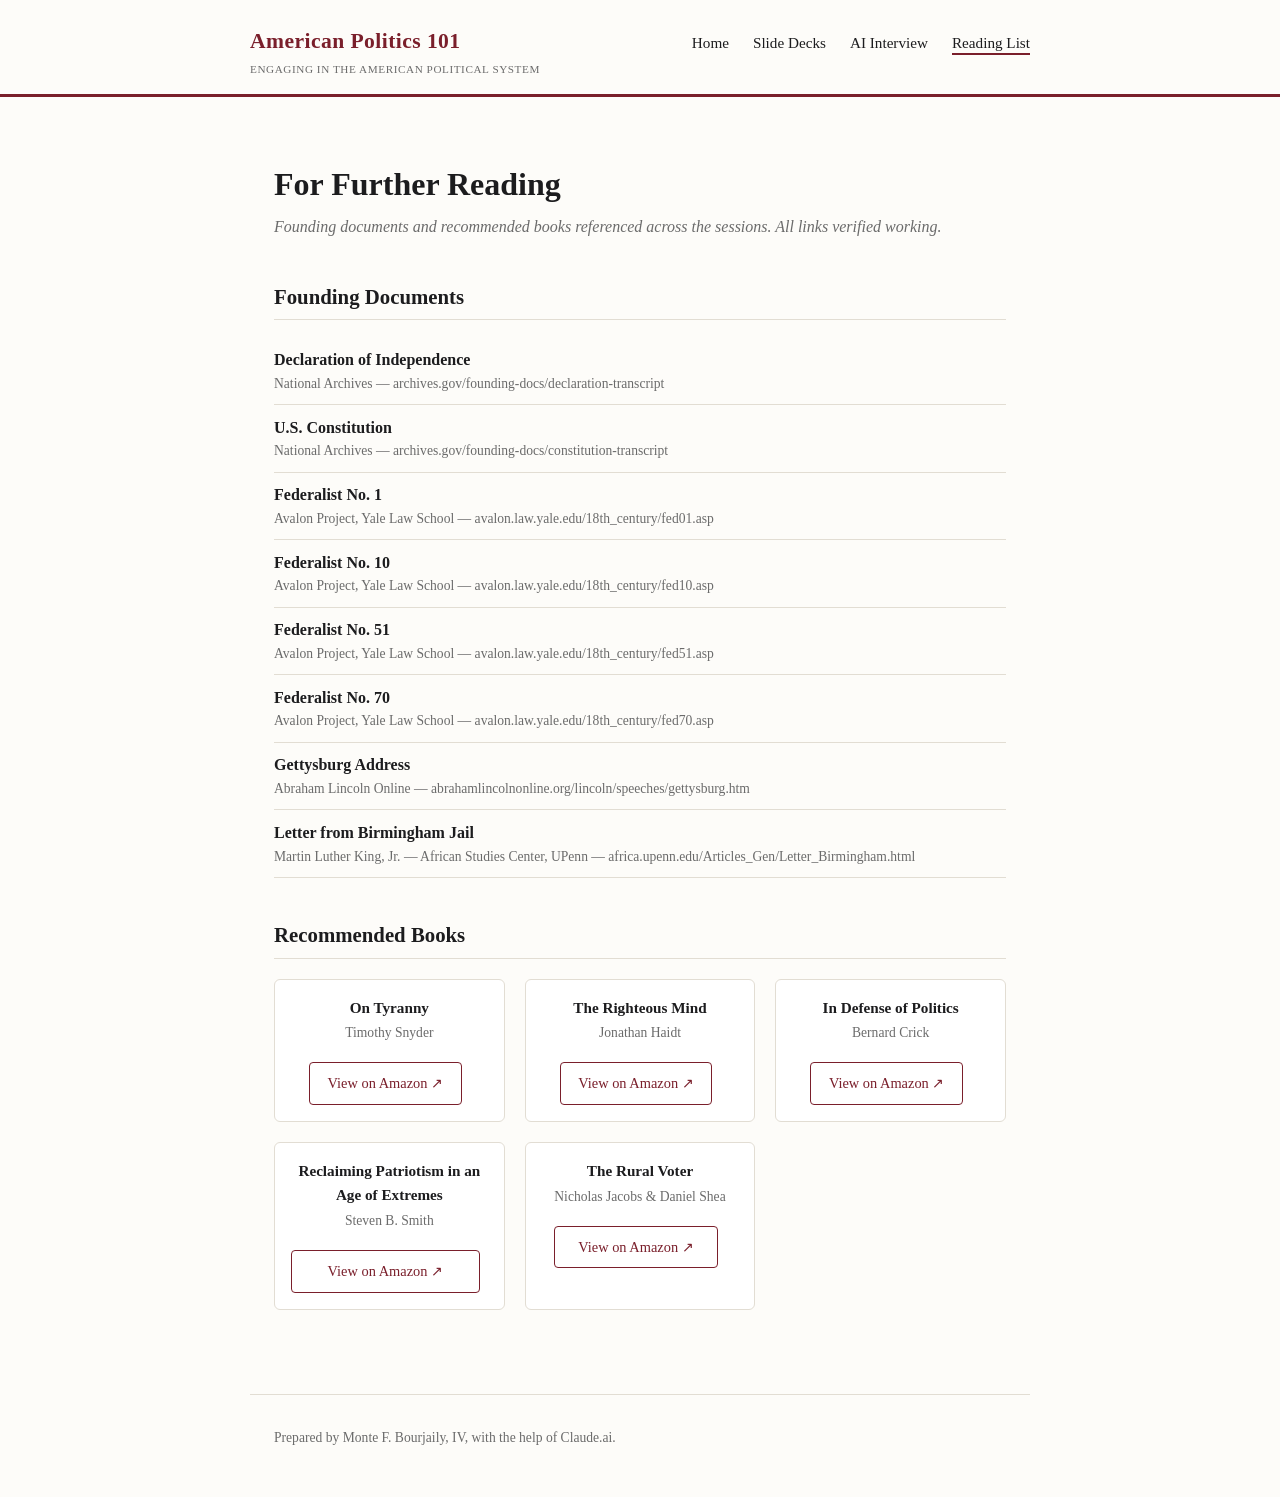
==== reading.html @ 822754b7 "Add files via upload" ====
<!DOCTYPE html>
<html lang="en">
<head>
<meta charset="UTF-8">
<meta name="viewport" content="width=device-width, initial-scale=1.0">
<title>Reading List — American Politics 101</title>
<link rel="stylesheet" href="style.css">
</head>
<body>
<header>
  <div class="wrap">
    <a class="brand" href="index.html">American Politics 101<small>Engaging in the American Political System</small></a>
    <nav>
      <a href="index.html">Home</a>
      <a href="sessions.html">Slide Decks</a>
      <a href="interview.html">AI Interview</a>
      <a href="reading.html" class="active">Reading List</a>
    </nav>
  </div>
</header>

<main>
  <h1>For Further Reading</h1>
  <p class="tagline">Founding documents and recommended books referenced across the sessions. All links verified working.</p>

  <h2>Founding Documents</h2>
  <ul class="reading-list">
    <li>
      <a href="https://www.archives.gov/founding-docs/declaration-transcript" target="_blank" rel="noopener">Declaration of Independence</a>
      <span>National Archives — archives.gov/founding-docs/declaration-transcript</span>
    </li>
    <li>
      <a href="https://www.archives.gov/founding-docs/constitution-transcript" target="_blank" rel="noopener">U.S. Constitution</a>
      <span>National Archives — archives.gov/founding-docs/constitution-transcript</span>
    </li>
    <li>
      <a href="https://avalon.law.yale.edu/18th_century/fed01.asp" target="_blank" rel="noopener">Federalist No. 1</a>
      <span>Avalon Project, Yale Law School — avalon.law.yale.edu/18th_century/fed01.asp</span>
    </li>
    <li>
      <a href="https://avalon.law.yale.edu/18th_century/fed10.asp" target="_blank" rel="noopener">Federalist No. 10</a>
      <span>Avalon Project, Yale Law School — avalon.law.yale.edu/18th_century/fed10.asp</span>
    </li>
    <li>
      <a href="https://avalon.law.yale.edu/18th_century/fed51.asp" target="_blank" rel="noopener">Federalist No. 51</a>
      <span>Avalon Project, Yale Law School — avalon.law.yale.edu/18th_century/fed51.asp</span>
    </li>
    <li>
      <a href="https://avalon.law.yale.edu/18th_century/fed70.asp" target="_blank" rel="noopener">Federalist No. 70</a>
      <span>Avalon Project, Yale Law School — avalon.law.yale.edu/18th_century/fed70.asp</span>
    </li>
    <li>
      <a href="http://abrahamlincolnonline.org/lincoln/speeches/gettysburg.htm" target="_blank" rel="noopener">Gettysburg Address</a>
      <span>Abraham Lincoln Online — abrahamlincolnonline.org/lincoln/speeches/gettysburg.htm</span>
    </li>
    <li>
      <a href="https://www.africa.upenn.edu/Articles_Gen/Letter_Birmingham.html" target="_blank" rel="noopener">Letter from Birmingham Jail</a>
      <span>Martin Luther King, Jr. — African Studies Center, UPenn — africa.upenn.edu/Articles_Gen/Letter_Birmingham.html</span>
    </li>
  </ul>

  <h2>Recommended Books</h2>
  <div class="book-grid">
    <div class="book-card">
      <img class="book-plate" src="https://covers.openlibrary.org/b/isbn/9780804190114-M.jpg" alt="Cover of On Tyranny" onerror="this.style.display='none'">
      <div class="book-info">
        <strong>On Tyranny</strong>
        <span>Timothy Snyder</span>
        <a class="button secondary" href="https://www.amazon.com/Tyranny-Twenty-Lessons-Twentieth-Century/dp/0804190119" target="_blank" rel="noopener">View on Amazon ↗</a>
      </div>
    </div>
    <div class="book-card">
      <img class="book-plate" src="https://covers.openlibrary.org/b/isbn/9780307455772-M.jpg" alt="Cover of The Righteous Mind" onerror="this.style.display='none'">
      <div class="book-info">
        <strong>The Righteous Mind</strong>
        <span>Jonathan Haidt</span>
        <a class="button secondary" href="https://www.amazon.com/Righteous-Mind-Divided-Politics-Religion/dp/0307455777" target="_blank" rel="noopener">View on Amazon ↗</a>
      </div>
    </div>
    <div class="book-card">
      <img class="book-plate" src="https://covers.openlibrary.org/b/isbn/9780826450654-M.jpg" alt="Cover of In Defense of Politics" onerror="this.style.display='none'">
      <div class="book-info">
        <strong>In Defense of Politics</strong>
        <span>Bernard Crick</span>
        <a class="button secondary" href="https://www.amazon.com/Defense-Politics-Bernard-Crick/dp/0826450652" target="_blank" rel="noopener">View on Amazon ↗</a>
      </div>
    </div>
    <div class="book-card">
      <img class="book-plate" src="https://covers.openlibrary.org/b/isbn/9780300254044-M.jpg" alt="Cover of Reclaiming Patriotism in an Age of Extremes" onerror="this.style.display='none'">
      <div class="book-info">
        <strong>Reclaiming Patriotism in an Age of Extremes</strong>
        <span>Steven B. Smith</span>
        <a class="button secondary" href="https://www.amazon.com/Reclaiming-Patriotism-Extremes-Steven-Smith/dp/0300254040" target="_blank" rel="noopener">View on Amazon ↗</a>
      </div>
    </div>
    <div class="book-card">
      <img class="book-plate" src="https://covers.openlibrary.org/b/isbn/9780231211581-M.jpg" alt="Cover of The Rural Voter" onerror="this.style.display='none'">
      <div class="book-info">
        <strong>The Rural Voter</strong>
        <span>Nicholas Jacobs &amp; Daniel Shea</span>
        <a class="button secondary" href="https://www.amazon.com/Rural-Voter-Politics-Disuniting-America/dp/0231211589" target="_blank" rel="noopener">View on Amazon ↗</a>
      </div>
    </div>
  </div>
</main>

<footer>
  Prepared by Monte F. Bourjaily, IV, with the help of Claude.ai.
</footer>
</body>
</html>
---- style.css ----
:root {
  --ink: #1c1c1e;
  --paper: #fdfcf9;
  --accent: #7a1f2b;
  --accent-light: #a8394a;
  --muted: #6b6b6b;
  --line: #e2ddd3;
  --max: 780px;
}

* { box-sizing: border-box; }

body {
  margin: 0;
  font-family: Georgia, 'Times New Roman', serif;
  background: var(--paper);
  color: var(--ink);
  line-height: 1.6;
}

header {
  border-bottom: 3px solid var(--accent);
  padding: 1.5rem 1.5rem 1rem;
}

header .wrap {
  max-width: var(--max);
  margin: 0 auto;
  display: flex;
  align-items: baseline;
  justify-content: space-between;
  flex-wrap: wrap;
  gap: 0.5rem;
}

.brand {
  font-size: 1.35rem;
  font-weight: bold;
  color: var(--accent);
  text-decoration: none;
  letter-spacing: 0.02em;
}

.brand small {
  display: block;
  font-size: 0.7rem;
  font-weight: normal;
  color: var(--muted);
  letter-spacing: 0.05em;
  text-transform: uppercase;
  margin-top: 2px;
}

nav a {
  margin-left: 1.25rem;
  color: var(--ink);
  text-decoration: none;
  font-size: 0.95rem;
  border-bottom: 2px solid transparent;
  padding-bottom: 2px;
}

nav a:hover, nav a.active {
  border-bottom-color: var(--accent);
}

main {
  max-width: var(--max);
  margin: 0 auto;
  padding: 2.5rem 1.5rem 4rem;
}

h1 {
  font-size: 2rem;
  margin-bottom: 0.25rem;
}

h2 {
  font-size: 1.3rem;
  border-bottom: 1px solid var(--line);
  padding-bottom: 0.4rem;
  margin-top: 2.5rem;
}

.tagline {
  color: var(--muted);
  font-style: italic;
  margin-top: 0;
}

.card {
  border: 1px solid var(--line);
  border-radius: 6px;
  padding: 1.5rem;
  margin: 1.25rem 0;
  background: #fff;
}

.card h3 {
  margin-top: 0;
}

.card a.button, a.button {
  display: inline-block;
  background: var(--accent);
  color: #fff;
  text-decoration: none;
  padding: 0.55rem 1.1rem;
  border-radius: 4px;
  font-size: 0.9rem;
  margin-top: 0.5rem;
  margin-right: 0.5rem;
}

.card a.button:hover, a.button:hover {
  background: var(--accent-light);
}

a.button.secondary {
  background: transparent;
  color: var(--accent);
  border: 1px solid var(--accent);
}

a.button.secondary:hover {
  background: #f4ebec;
}

ul.reading-list {
  list-style: none;
  padding: 0;
}

ul.reading-list li {
  padding: 0.6rem 0;
  border-bottom: 1px solid var(--line);
}

ul.reading-list li a {
  color: var(--ink);
  font-weight: bold;
  text-decoration: none;
}

ul.reading-list li a:hover {
  color: var(--accent);
}

ul.reading-list li span {
  display: block;
  color: var(--muted);
  font-size: 0.85rem;
}

.books li {
  padding: 0.4rem 0;
}

.embed-wrap {
  position: relative;
  width: 100%;
  padding-top: 61%;
  border: 1px solid var(--line);
  border-radius: 6px;
  overflow: hidden;
  margin: 1.5rem 0;
}

.embed-wrap iframe {
  position: absolute;
  top: 0; left: 0;
  width: 100%; height: 100%;
  border: none;
}

.note {
  font-size: 0.85rem;
  color: var(--muted);
  background: #f6f1e9;
  border-left: 3px solid var(--accent);
  padding: 0.75rem 1rem;
  margin: 1rem 0;
}

footer {
  max-width: var(--max);
  margin: 0 auto;
  padding: 2rem 1.5rem 3rem;
  color: var(--muted);
  font-size: 0.85rem;
  border-top: 1px solid var(--line);
}

.session-list {
  list-style: none;
  padding: 0;
}

.session-list li {
  padding: 1rem 0;
  border-bottom: 1px solid var(--line);
}

.session-list li.upcoming {
  color: var(--muted);
}

.book-grid {
  display: grid;
  grid-template-columns: repeat(auto-fill, minmax(200px, 1fr));
  gap: 1.25rem;
  margin: 1.25rem 0;
}

.book-card {
  border: 1px solid var(--line);
  border-radius: 6px;
  background: #fff;
  padding: 1rem;
  display: flex;
  flex-direction: column;
  align-items: center;
  text-align: center;
}

.book-plate {
  width: 100px;
  height: 150px;
  object-fit: cover;
  border: 1px solid var(--line);
  border-radius: 3px;
  margin-bottom: 0.75rem;
  background: #f6f1e9;
}

.book-info {
  display: flex;
  flex-direction: column;
  gap: 0.15rem;
}

.book-info strong {
  font-size: 0.95rem;
}

.book-info span {
  color: var(--muted);
  font-size: 0.85rem;
  margin-bottom: 0.5rem;
}
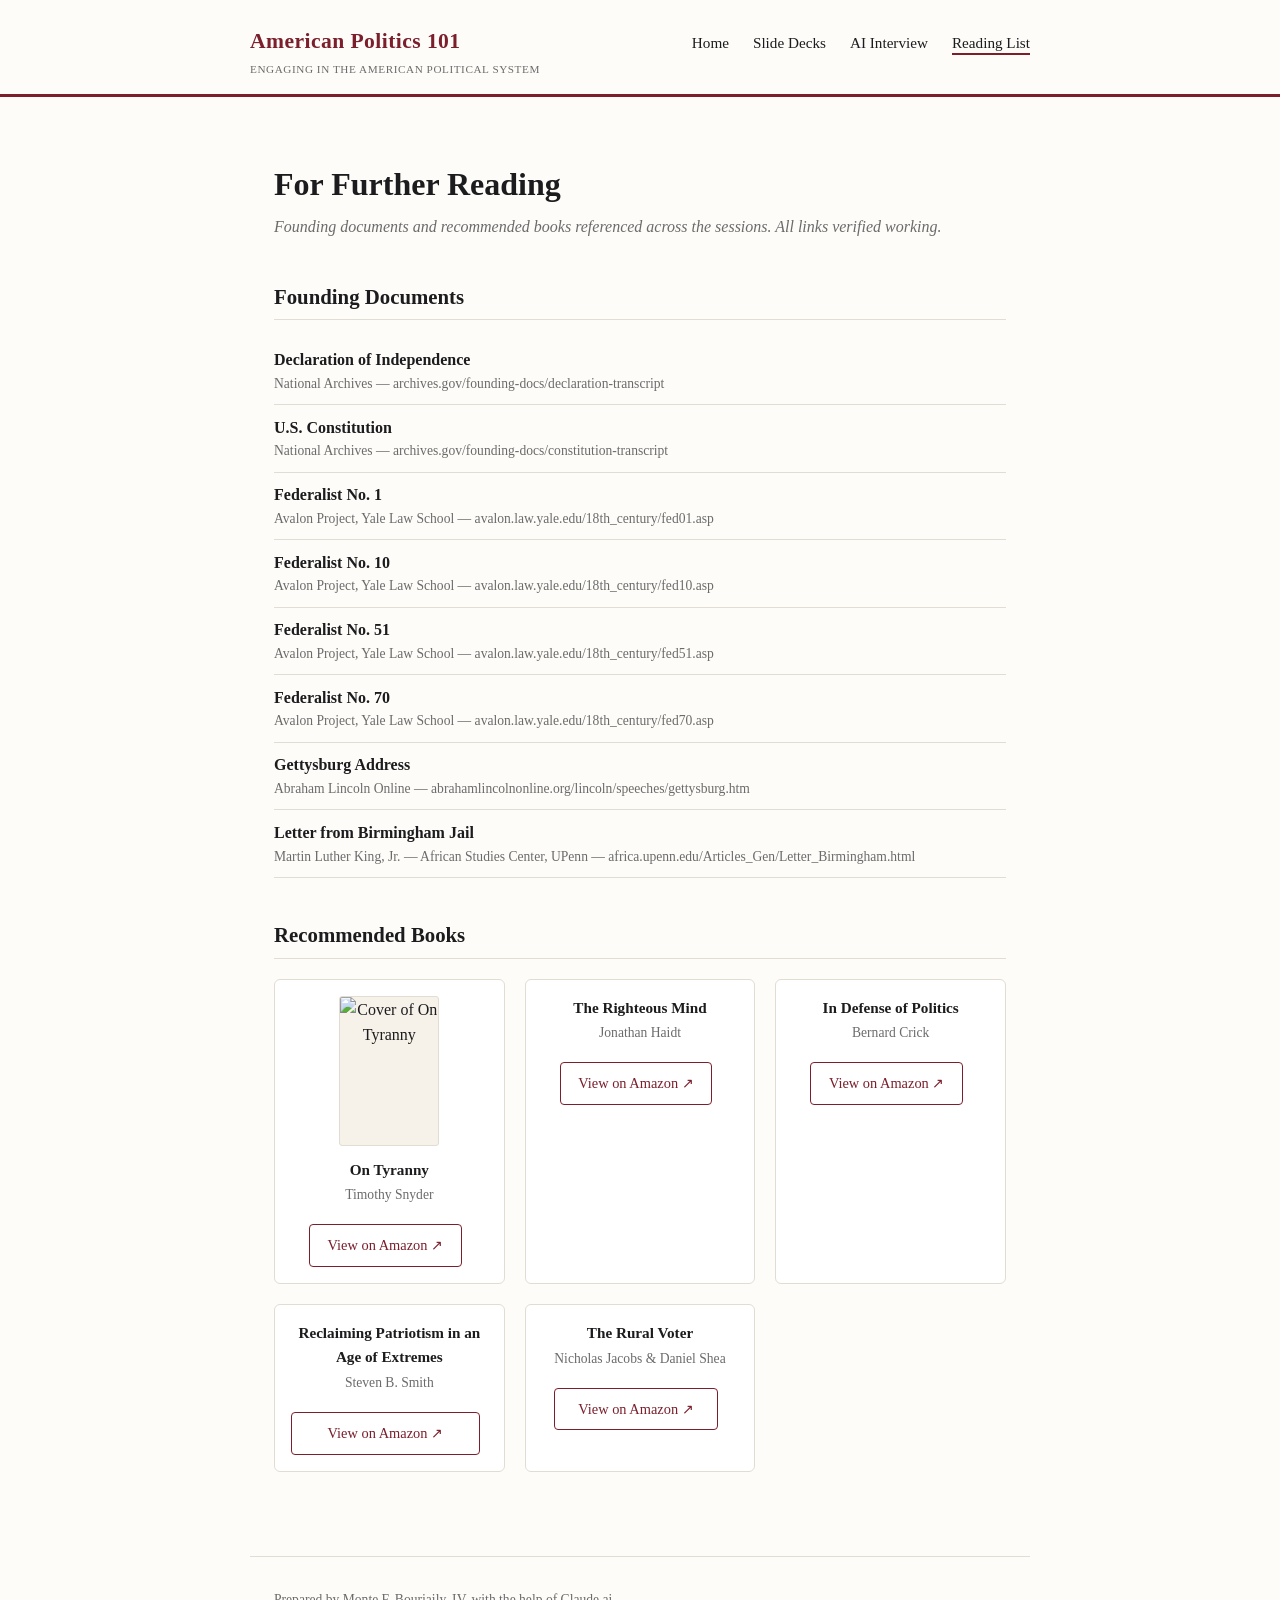
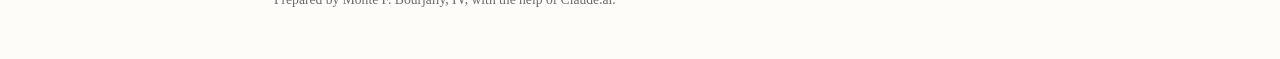
==== commit 4bcde5ff: "Add files via upload" ====
--- a/reading.html
+++ b/reading.html
@@ -62,7 +62,7 @@
   <h2>Recommended Books</h2>
   <div class="book-grid">
     <div class="book-card">
-      <img class="book-plate" src="https://covers.openlibrary.org/b/isbn/9780804190114-M.jpg" alt="Cover of On Tyranny" onerror="this.style.display='none'">
+      <img class="book-plate" src="https://covers.openlibrary.org/b/isbn/9780804190114-M.jpg" alt="Cover of On Tyranny" data-fallbacks='[]' onerror="bookCoverFallback(this)">
       <div class="book-info">
         <strong>On Tyranny</strong>
         <span>Timothy Snyder</span>
@@ -70,7 +70,7 @@
       </div>
     </div>
     <div class="book-card">
-      <img class="book-plate" src="https://covers.openlibrary.org/b/isbn/9780307455772-M.jpg" alt="Cover of The Righteous Mind" onerror="this.style.display='none'">
+      <img class="book-plate" src="https://covers.openlibrary.org/b/isbn/9780307455772-M.jpg" alt="Cover of The Righteous Mind" data-fallbacks='[]' onerror="bookCoverFallback(this)">
       <div class="book-info">
         <strong>The Righteous Mind</strong>
         <span>Jonathan Haidt</span>
@@ -78,7 +78,7 @@
       </div>
     </div>
     <div class="book-card">
-      <img class="book-plate" src="https://covers.openlibrary.org/b/isbn/9780826450654-M.jpg" alt="Cover of In Defense of Politics" onerror="this.style.display='none'">
+      <img class="book-plate" src="https://covers.openlibrary.org/b/isbn/9780826450654-M.jpg" alt="Cover of In Defense of Politics" data-fallbacks='[]' onerror="bookCoverFallback(this)">
       <div class="book-info">
         <strong>In Defense of Politics</strong>
         <span>Bernard Crick</span>
@@ -86,7 +86,7 @@
       </div>
     </div>
     <div class="book-card">
-      <img class="book-plate" src="https://covers.openlibrary.org/b/isbn/9780300254044-M.jpg" alt="Cover of Reclaiming Patriotism in an Age of Extremes" onerror="this.style.display='none'">
+      <img class="book-plate" src="https://books.google.com/books/content?id=bLQTEAAAQBAJ&printsec=frontcover&img=1&zoom=1" alt="Cover of Reclaiming Patriotism in an Age of Extremes" data-fallbacks='["https://covers.openlibrary.org/b/isbn/9780300254044-M.jpg"]' onerror="bookCoverFallback(this)">
       <div class="book-info">
         <strong>Reclaiming Patriotism in an Age of Extremes</strong>
         <span>Steven B. Smith</span>
@@ -94,7 +94,7 @@
       </div>
     </div>
     <div class="book-card">
-      <img class="book-plate" src="https://covers.openlibrary.org/b/isbn/9780231211581-M.jpg" alt="Cover of The Rural Voter" onerror="this.style.display='none'">
+      <img class="book-plate" src="https://books.google.com/books/content?id=HTHKEAAAQBAJ&printsec=frontcover&img=1&zoom=1" alt="Cover of The Rural Voter" data-fallbacks='["https://covers.openlibrary.org/b/isbn/9780231211581-M.jpg"]' onerror="bookCoverFallback(this)">
       <div class="book-info">
         <strong>The Rural Voter</strong>
         <span>Nicholas Jacobs &amp; Daniel Shea</span>
@@ -104,6 +104,20 @@
   </div>
 </main>
 
+<script>
+function bookCoverFallback(img) {
+  var fallbacks = [];
+  try { fallbacks = JSON.parse(img.getAttribute('data-fallbacks') || '[]'); } catch (e) { fallbacks = []; }
+  if (fallbacks.length) {
+    var next = fallbacks.shift();
+    img.setAttribute('data-fallbacks', JSON.stringify(fallbacks));
+    img.src = next;
+  } else {
+    img.style.display = 'none';
+  }
+}
+</script>
+
 <footer>
   Prepared by Monte F. Bourjaily, IV, with the help of Claude.ai.
 </footer>
